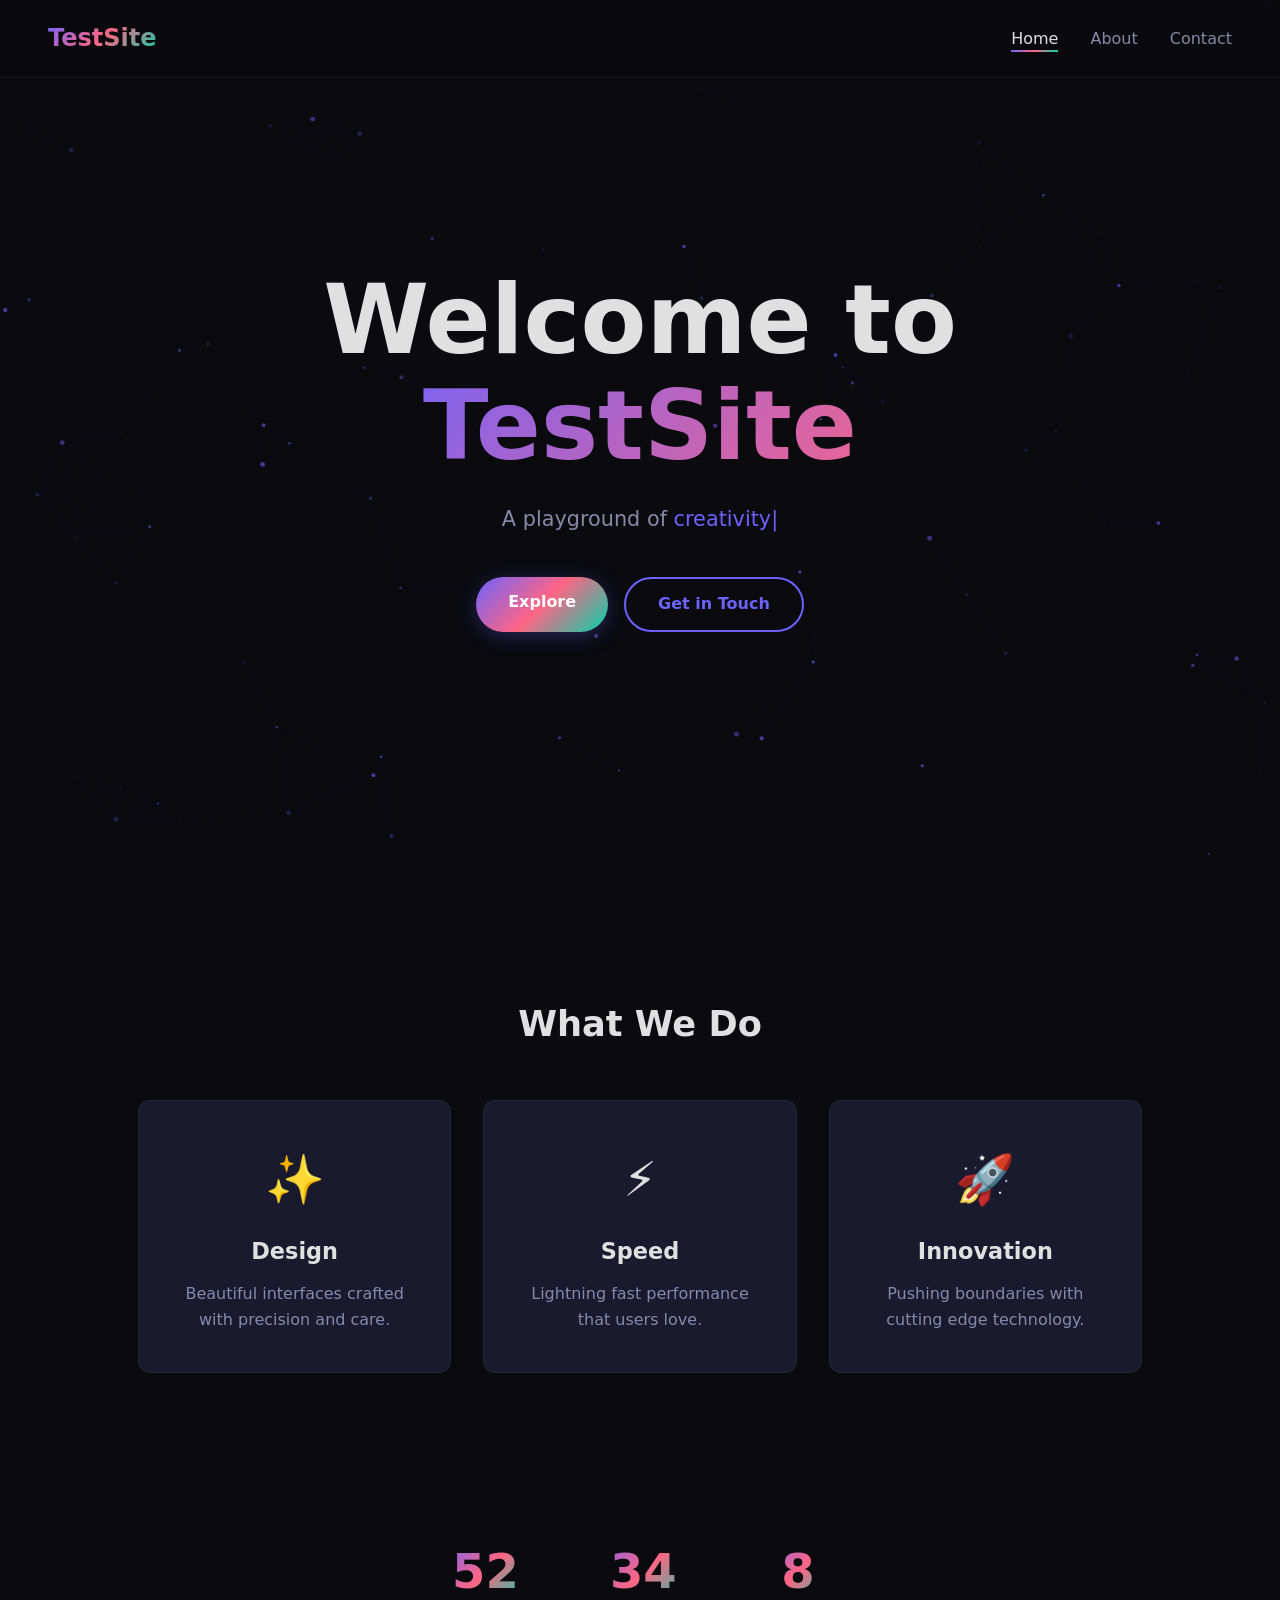
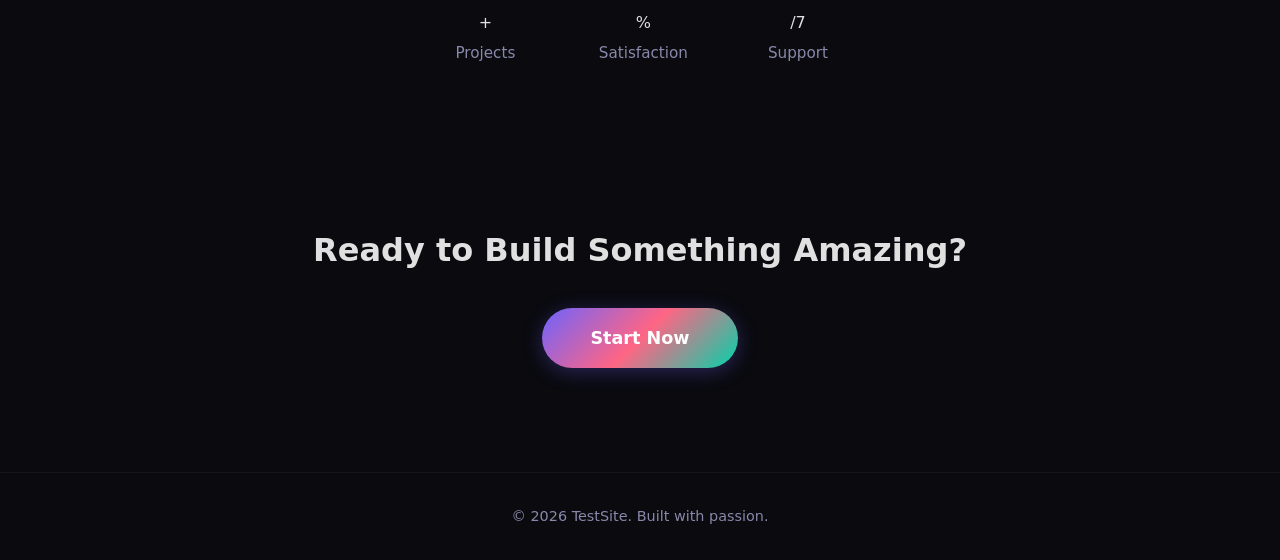
==== index.html @ 89a01bf4 "Add files via upload" ====
<!DOCTYPE html>
<html lang="en">
<head>
  <meta charset="UTF-8">
  <meta name="viewport" content="width=device-width, initial-scale=1.0">
  <title>TestSite — Home</title>
  <link rel="stylesheet" href="styles.css">
</head>
<body>
  <div id="loader">
    <div class="loader-ring"></div>
  </div>

  <canvas id="particle-canvas"></canvas>

  <nav class="navbar">
    <a href="index.html" class="nav-logo">TestSite</a>
    <ul class="nav-links">
      <li><a href="index.html" class="active">Home</a></li>
      <li><a href="about.html">About</a></li>
      <li><a href="contact.html">Contact</a></li>
    </ul>
  </nav>

  <section class="hero">
    <h1 class="hero-title">
      <span class="line line-1">Welcome to</span>
      <span class="line line-2 gradient-text">TestSite</span>
    </h1>
    <p class="hero-sub">A playground of <span class="typewriter" id="typewriter"></span><span class="cursor">|</span></p>
    <div class="hero-buttons">
      <a href="about.html" class="btn btn-primary">Explore</a>
      <a href="contact.html" class="btn btn-outline">Get in Touch</a>
    </div>
  </section>

  <section class="cards-section">
    <h2 class="section-title scroll-fade">What We Do</h2>
    <div class="cards-grid">
      <div class="card scroll-fade">
        <div class="card-icon">&#x2728;</div>
        <h3>Design</h3>
        <p>Beautiful interfaces crafted with precision and care.</p>
      </div>
      <div class="card scroll-fade">
        <div class="card-icon">&#x26A1;</div>
        <h3>Speed</h3>
        <p>Lightning fast performance that users love.</p>
      </div>
      <div class="card scroll-fade">
        <div class="card-icon">&#x1F680;</div>
        <h3>Innovation</h3>
        <p>Pushing boundaries with cutting edge technology.</p>
      </div>
    </div>
  </section>

  <section class="stats-section">
    <div class="stat scroll-fade">
      <span class="stat-number" data-target="150">0</span>+
      <span class="stat-label">Projects</span>
    </div>
    <div class="stat scroll-fade">
      <span class="stat-number" data-target="98">0</span>%
      <span class="stat-label">Satisfaction</span>
    </div>
    <div class="stat scroll-fade">
      <span class="stat-number" data-target="24">0</span>/7
      <span class="stat-label">Support</span>
    </div>
  </section>

  <section class="cta-section scroll-fade">
    <h2>Ready to Build Something Amazing?</h2>
    <a href="contact.html" class="btn btn-primary btn-lg">Start Now</a>
  </section>

  <footer class="footer">
    <p>&copy; 2026 TestSite. Built with passion.</p>
  </footer>

  <script src="script.js"></script>
</body>
</html>
---- styles.css ----
/* ===== RESET & BASE ===== */
*, *::before, *::after {
  margin: 0;
  padding: 0;
  box-sizing: border-box;
}

:root {
  --bg-primary: #0a0a0f;
  --bg-secondary: #12121a;
  --bg-card: #1a1a2e;
  --text-primary: #e0e0e0;
  --text-secondary: #8888aa;
  --accent-1: #6c63ff;
  --accent-2: #ff6584;
  --accent-3: #00d4aa;
  --gradient: linear-gradient(135deg, var(--accent-1), var(--accent-2), var(--accent-3));
  --glow-1: rgba(108, 99, 255, 0.3);
  --glow-2: rgba(255, 101, 132, 0.3);
  --radius: 12px;
  --transition: 0.3s cubic-bezier(0.4, 0, 0.2, 1);
}

html {
  scroll-behavior: smooth;
}

body {
  font-family: 'Segoe UI', system-ui, -apple-system, sans-serif;
  background: var(--bg-primary);
  color: var(--text-primary);
  overflow-x: hidden;
  min-height: 100vh;
  line-height: 1.6;
}

/* ===== LOADER ===== */
#loader {
  position: fixed;
  inset: 0;
  background: var(--bg-primary);
  display: flex;
  align-items: center;
  justify-content: center;
  z-index: 9999;
  transition: opacity 0.5s ease, visibility 0.5s ease;
}

#loader.hidden {
  opacity: 0;
  visibility: hidden;
}

.loader-ring {
  width: 50px;
  height: 50px;
  border: 3px solid transparent;
  border-top-color: var(--accent-1);
  border-right-color: var(--accent-2);
  border-radius: 50%;
  animation: spin 1s linear infinite;
}

@keyframes spin {
  to { transform: rotate(360deg); }
}

/* ===== PARTICLE CANVAS ===== */
#particle-canvas {
  position: fixed;
  inset: 0;
  z-index: 0;
  pointer-events: none;
}

/* ===== NAVBAR ===== */
.navbar {
  position: fixed;
  top: 0;
  left: 0;
  right: 0;
  display: flex;
  align-items: center;
  justify-content: space-between;
  padding: 1.2rem 3rem;
  z-index: 100;
  background: rgba(10, 10, 15, 0.7);
  backdrop-filter: blur(20px);
  border-bottom: 1px solid rgba(255, 255, 255, 0.05);
}

.nav-logo {
  font-size: 1.5rem;
  font-weight: 800;
  text-decoration: none;
  background: var(--gradient);
  -webkit-background-clip: text;
  -webkit-text-fill-color: transparent;
  background-clip: text;
}

.nav-links {
  display: flex;
  list-style: none;
  gap: 2rem;
}

.nav-links a {
  text-decoration: none;
  color: var(--text-secondary);
  font-weight: 500;
  position: relative;
  transition: color var(--transition);
}

.nav-links a::after {
  content: '';
  position: absolute;
  bottom: -4px;
  left: 0;
  width: 0;
  height: 2px;
  background: var(--gradient);
  transition: width var(--transition);
}

.nav-links a:hover,
.nav-links a.active {
  color: var(--text-primary);
}

.nav-links a:hover::after,
.nav-links a.active::after {
  width: 100%;
}

/* ===== HERO ===== */
.hero {
  min-height: 100vh;
  display: flex;
  flex-direction: column;
  align-items: center;
  justify-content: center;
  text-align: center;
  position: relative;
  z-index: 1;
  padding: 2rem;
}

.hero-title {
  font-size: clamp(2.5rem, 8vw, 6rem);
  font-weight: 800;
  line-height: 1.1;
  margin-bottom: 1.5rem;
}

.hero-title .line {
  display: block;
  opacity: 0;
  transform: translateY(40px);
  animation: slideUp 0.8s ease forwards;
}

.hero-title .line-2 {
  animation-delay: 0.2s;
}

.gradient-text {
  background: var(--gradient);
  -webkit-background-clip: text;
  -webkit-text-fill-color: transparent;
  background-clip: text;
  background-size: 200% 200%;
  animation: slideUp 0.8s ease forwards, gradientShift 4s ease infinite;
}

@keyframes slideUp {
  to {
    opacity: 1;
    transform: translateY(0);
  }
}

@keyframes gradientShift {
  0%, 100% { background-position: 0% 50%; }
  50% { background-position: 100% 50%; }
}

.hero-sub {
  font-size: 1.3rem;
  color: var(--text-secondary);
  margin-bottom: 2.5rem;
  opacity: 0;
  animation: slideUp 0.8s ease 0.4s forwards;
}

.typewriter {
  color: var(--accent-1);
}

.cursor {
  color: var(--accent-1);
  animation: blink 0.8s step-end infinite;
}

@keyframes blink {
  0%, 100% { opacity: 1; }
  50% { opacity: 0; }
}

.hero-buttons {
  display: flex;
  gap: 1rem;
  opacity: 0;
  animation: slideUp 0.8s ease 0.6s forwards;
}

/* ===== BUTTONS ===== */
.btn {
  display: inline-block;
  padding: 0.8rem 2rem;
  border-radius: 50px;
  text-decoration: none;
  font-weight: 600;
  font-size: 1rem;
  transition: all var(--transition);
  position: relative;
  overflow: hidden;
}

.btn-primary {
  background: var(--gradient);
  color: #fff;
  box-shadow: 0 4px 20px var(--glow-1);
}

.btn-primary:hover {
  transform: translateY(-3px);
  box-shadow: 0 8px 30px var(--glow-1), 0 4px 20px var(--glow-2);
}

.btn-outline {
  border: 2px solid var(--accent-1);
  color: var(--accent-1);
  background: transparent;
}

.btn-outline:hover {
  background: var(--accent-1);
  color: #fff;
  transform: translateY(-3px);
  box-shadow: 0 8px 30px var(--glow-1);
}

.btn-lg {
  padding: 1rem 3rem;
  font-size: 1.1rem;
}

.btn-full {
  width: 100%;
  text-align: center;
}

/* ===== PAGE HERO ===== */
.page-hero {
  min-height: 40vh;
  display: flex;
  flex-direction: column;
  align-items: center;
  justify-content: center;
  text-align: center;
  position: relative;
  z-index: 1;
  padding: 6rem 2rem 2rem;
}

/* ===== CARDS ===== */
.cards-section {
  position: relative;
  z-index: 1;
  padding: 6rem 3rem;
  max-width: 1100px;
  margin: 0 auto;
}

.section-title {
  text-align: center;
  font-size: 2.2rem;
  font-weight: 700;
  margin-bottom: 3rem;
}

.cards-grid {
  display: grid;
  grid-template-columns: repeat(auto-fit, minmax(280px, 1fr));
  gap: 2rem;
}

.card {
  background: var(--bg-card);
  border: 1px solid rgba(255, 255, 255, 0.05);
  border-radius: var(--radius);
  padding: 2.5rem 2rem;
  text-align: center;
  transition: all var(--transition);
  position: relative;
  overflow: hidden;
}

.card::before {
  content: '';
  position: absolute;
  inset: 0;
  background: var(--gradient);
  opacity: 0;
  transition: opacity var(--transition);
  z-index: 0;
}

.card:hover {
  transform: translateY(-8px);
  border-color: transparent;
}

.card:hover::before {
  opacity: 0.08;
}

.card-icon {
  font-size: 3rem;
  margin-bottom: 1rem;
  position: relative;
  z-index: 1;
}

.card h3 {
  font-size: 1.4rem;
  margin-bottom: 0.7rem;
  position: relative;
  z-index: 1;
}

.card p {
  color: var(--text-secondary);
  position: relative;
  z-index: 1;
}

/* ===== STATS ===== */
.stats-section {
  position: relative;
  z-index: 1;
  display: flex;
  justify-content: center;
  gap: 5rem;
  padding: 4rem 3rem;
  flex-wrap: wrap;
}

.stat {
  text-align: center;
}

.stat-number {
  display: block;
  font-size: 3rem;
  font-weight: 800;
  background: var(--gradient);
  -webkit-background-clip: text;
  -webkit-text-fill-color: transparent;
  background-clip: text;
}

.stat-label {
  display: block;
  color: var(--text-secondary);
  font-size: 0.95rem;
  margin-top: 0.3rem;
}

/* ===== CTA ===== */
.cta-section {
  position: relative;
  z-index: 1;
  text-align: center;
  padding: 6rem 2rem;
}

.cta-section h2 {
  font-size: 2rem;
  margin-bottom: 2rem;
}

/* ===== ABOUT ===== */
.about-content {
  position: relative;
  z-index: 1;
  max-width: 1100px;
  margin: 0 auto;
  padding: 4rem 3rem;
}

.about-grid {
  display: grid;
  grid-template-columns: 1fr 1fr;
  gap: 4rem;
  align-items: center;
}

.about-text h2 {
  font-size: 2rem;
  margin-bottom: 1rem;
}

.about-text p {
  color: var(--text-secondary);
  margin-bottom: 1rem;
}

.about-visual {
  position: relative;
  height: 300px;
}

.glow-orb {
  position: absolute;
  border-radius: 50%;
  filter: blur(60px);
  animation: float 6s ease-in-out infinite;
}

.orb-1 {
  width: 150px;
  height: 150px;
  background: var(--accent-1);
  opacity: 0.4;
  top: 20%;
  left: 20%;
}

.orb-2 {
  width: 120px;
  height: 120px;
  background: var(--accent-2);
  opacity: 0.35;
  top: 40%;
  right: 15%;
  animation-delay: 2s;
}

.orb-3 {
  width: 100px;
  height: 100px;
  background: var(--accent-3);
  opacity: 0.3;
  bottom: 10%;
  left: 40%;
  animation-delay: 4s;
}

@keyframes float {
  0%, 100% { transform: translate(0, 0); }
  25% { transform: translate(20px, -20px); }
  50% { transform: translate(-10px, 15px); }
  75% { transform: translate(15px, 10px); }
}

/* ===== TIMELINE ===== */
.timeline-section {
  position: relative;
  z-index: 1;
  padding: 4rem 3rem;
  max-width: 800px;
  margin: 0 auto;
}

.timeline {
  position: relative;
  padding-left: 3rem;
}

.timeline::before {
  content: '';
  position: absolute;
  left: 7px;
  top: 0;
  bottom: 0;
  width: 2px;
  background: linear-gradient(to bottom, var(--accent-1), var(--accent-2), var(--accent-3));
}

.timeline-item {
  position: relative;
  margin-bottom: 2.5rem;
}

.timeline-dot {
  position: absolute;
  left: -3rem;
  top: 0.3rem;
  width: 16px;
  height: 16px;
  background: var(--gradient);
  border-radius: 50%;
  border: 2px solid var(--bg-primary);
}

.timeline-content h3 {
  font-size: 1.2rem;
  margin-bottom: 0.3rem;
}

.timeline-content p {
  color: var(--text-secondary);
}

/* ===== CONTACT ===== */
.contact-section {
  position: relative;
  z-index: 1;
  max-width: 1100px;
  margin: 0 auto;
  padding: 2rem 3rem 6rem;
}

.contact-grid {
  display: grid;
  grid-template-columns: 1.5fr 1fr;
  gap: 3rem;
  align-items: start;
}

.contact-form {
  display: flex;
  flex-direction: column;
  gap: 1.5rem;
}

.form-group label {
  display: block;
  margin-bottom: 0.5rem;
  font-weight: 500;
  color: var(--text-secondary);
}

.form-group input,
.form-group textarea {
  width: 100%;
  padding: 0.9rem 1.2rem;
  background: var(--bg-secondary);
  border: 1px solid rgba(255, 255, 255, 0.08);
  border-radius: var(--radius);
  color: var(--text-primary);
  font-size: 1rem;
  font-family: inherit;
  transition: border-color var(--transition), box-shadow var(--transition);
  outline: none;
}

.form-group input:focus,
.form-group textarea:focus {
  border-color: var(--accent-1);
  box-shadow: 0 0 0 3px var(--glow-1);
}

.form-success {
  display: none;
  text-align: center;
  padding: 3rem;
}

.form-success.show {
  display: block;
  animation: slideUp 0.5s ease;
}

.success-icon {
  font-size: 3rem;
  display: block;
  margin-bottom: 1rem;
  color: var(--accent-3);
}

.contact-info {
  display: flex;
  flex-direction: column;
  gap: 1.5rem;
}

.info-card {
  background: var(--bg-card);
  border: 1px solid rgba(255, 255, 255, 0.05);
  border-radius: var(--radius);
  padding: 1.5rem;
  transition: all var(--transition);
}

.info-card:hover {
  transform: translateX(5px);
  border-color: var(--accent-1);
}

.info-icon {
  font-size: 1.5rem;
  margin-bottom: 0.5rem;
}

.info-card h3 {
  font-size: 1rem;
  margin-bottom: 0.3rem;
}

.info-card p {
  color: var(--text-secondary);
  font-size: 0.95rem;
}

/* ===== FOOTER ===== */
.footer {
  position: relative;
  z-index: 1;
  text-align: center;
  padding: 2rem;
  border-top: 1px solid rgba(255, 255, 255, 0.05);
  color: var(--text-secondary);
  font-size: 0.9rem;
}

/* ===== SCROLL FADE ===== */
.scroll-fade {
  opacity: 0;
  transform: translateY(30px);
  transition: opacity 0.7s ease, transform 0.7s ease;
}

.scroll-fade.visible {
  opacity: 1;
  transform: translateY(0);
}

/* ===== RESPONSIVE ===== */
@media (max-width: 768px) {
  .navbar {
    padding: 1rem 1.5rem;
  }

  .nav-links {
    gap: 1rem;
  }

  .hero-buttons {
    flex-direction: column;
  }

  .about-grid {
    grid-template-columns: 1fr;
  }

  .contact-grid {
    grid-template-columns: 1fr;
  }

  .stats-section {
    gap: 2.5rem;
  }

  .cards-section,
  .about-content,
  .timeline-section,
  .contact-section {
    padding-left: 1.5rem;
    padding-right: 1.5rem;
  }
}
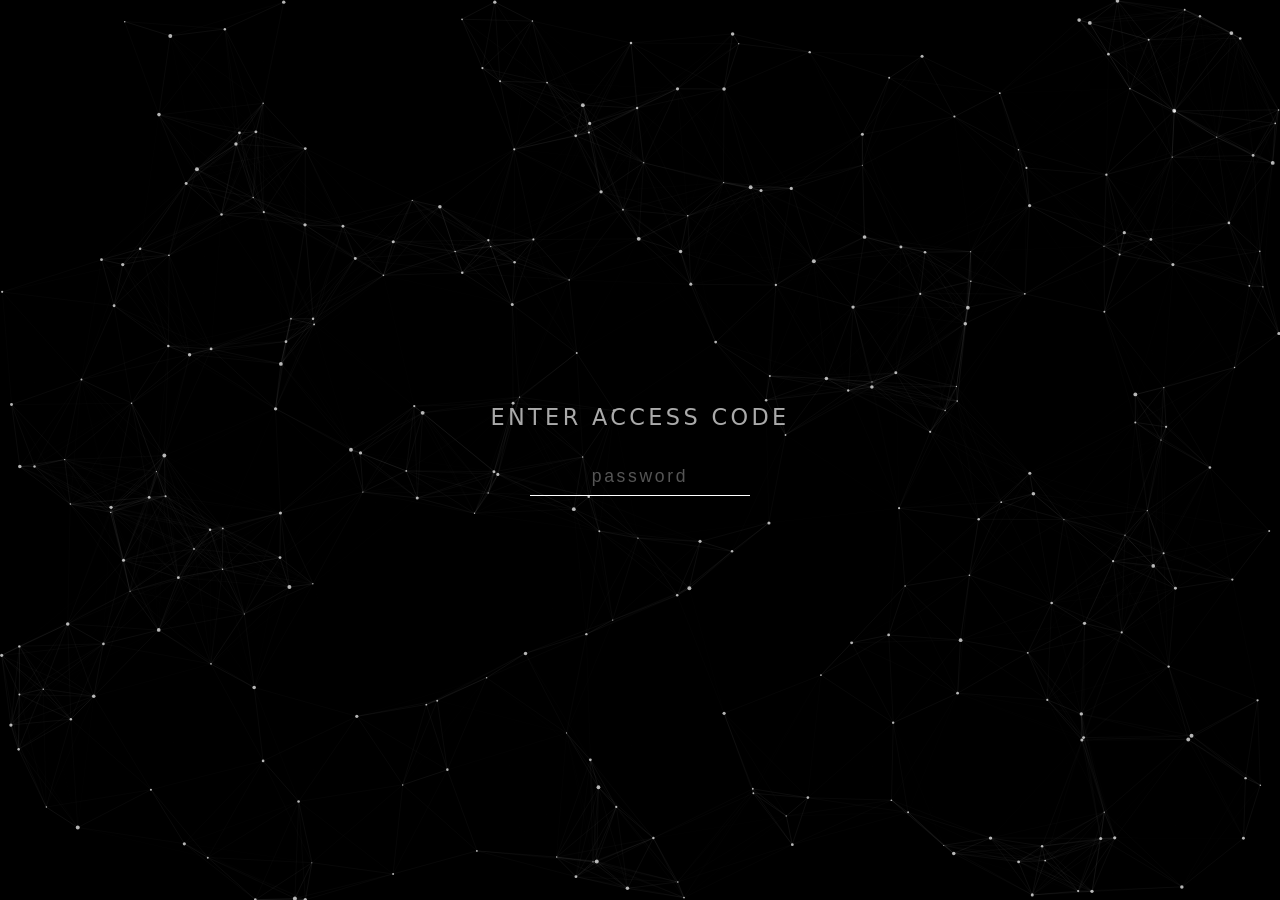
==== commit 960fcb63: "Add files via upload" ====
--- a/index.html
+++ b/index.html
@@ -1,84 +1,99 @@
 <!DOCTYPE html>
 <html lang="en">
 <head>
-  <meta charset="UTF-8">
-  <meta name="viewport" content="width=device-width, initial-scale=1.0">
-  <title>TestSite — Home</title>
-  <link rel="stylesheet" href="styles.css">
+<meta charset="UTF-8">
+<meta name="viewport" content="width=device-width, initial-scale=1.0">
+<title>Hub</title>
+<link rel="icon" href="images/icon.png">
+<style>
+  *{margin:0;padding:0;box-sizing:border-box}
+  body{background:#000;color:#fff;font-family:'Segoe UI',system-ui,-apple-system,sans-serif;height:100vh;overflow:hidden}
+  #main{display:flex;align-items:center;justify-content:center;height:100vh;position:relative;z-index:1}
+  .grid{display:flex;flex-direction:column;align-items:center;gap:2.5rem}
+  .row{display:flex;justify-content:center;gap:2.5rem;flex-wrap:wrap}
+  .icon-link{
+    display:flex;flex-direction:column;align-items:center;gap:.7rem;
+    text-decoration:none;color:#ccc;transition:transform .25s ease, color .25s ease;width:100px;
+  }
+  .icon-link:hover{transform:translateY(-4px);color:#fff}
+  .icon-img{
+    width:72px;height:72px;object-fit:contain;border-radius:18px;
+    background:#111;padding:12px;transition:background .25s ease, box-shadow .25s ease;
+  }
+  .icon-link:hover .icon-img{background:#1a1a1a;box-shadow:0 0 20px rgba(255,255,255,.08)}
+  .icon-label{font-size:.75rem;font-weight:400;letter-spacing:.06em;opacity:.7;transition:opacity .25s;text-align:center}
+  .icon-link:hover .icon-label{opacity:1}
+  #lock-btn{
+    position:fixed;top:1.2rem;right:1.2rem;z-index:10;background:none;border:1px solid #333;
+    color:#555;padding:.4rem .8rem;border-radius:6px;cursor:pointer;font-size:.75rem;
+    letter-spacing:.05em;transition:all .2s;
+  }
+  #lock-btn:hover{border-color:#666;color:#fff}
+  canvas#bg{position:fixed;inset:0;z-index:0;pointer-events:none}
+</style>
 </head>
 <body>
-  <div id="loader">
-    <div class="loader-ring"></div>
-  </div>
+<canvas id="bg"></canvas>
+<button id="lock-btn" onclick="location.href='login.html'">Lock</button>
+<div id="main"><div class="grid" id="app-grid"></div></div>
+<script>
+if(!sessionStorage.getItem('hub_unlocked'))location.href='login.html';
 
-  <canvas id="particle-canvas"></canvas>
+const DEFAULT_APPS=[
+  {name:'Zima OS',url:'https://bananabox.acteches.com/',img:'images/zima-os.webp'},
+  {name:'Homarr',url:'https://homarr.acteches.com/',img:'images/homarr.png'},
+  {name:'Immich',url:'https://immich.acteches.com/',img:'images/immich.png'},
+  {name:'Jellyfin',url:'https://jellyfin.acteches.com/',img:'images/jellyfin.png'},
+  {name:'ntfy',url:'https://ntfy.acteches.com/',img:'images/ntfy.png'},
+];
+function getApps(){const r=localStorage.getItem('hub_all_apps');if(!r){localStorage.setItem('hub_all_apps',JSON.stringify(DEFAULT_APPS));return[...DEFAULT_APPS]}return JSON.parse(r)}
 
-  <nav class="navbar">
-    <a href="index.html" class="nav-logo">TestSite</a>
-    <ul class="nav-links">
-      <li><a href="index.html" class="active">Home</a></li>
-      <li><a href="about.html">About</a></li>
-      <li><a href="contact.html">Contact</a></li>
-    </ul>
-  </nav>
+function renderHub(){
+  const apps=getApps(),grid=document.getElementById('app-grid');grid.innerHTML='';
+  const rows=[];for(let i=0;i<apps.length;i+=3)rows.push(apps.slice(i,i+3));
+  rows.forEach(ra=>{
+    const row=document.createElement('div');row.className='row';
+    ra.forEach(app=>{
+      const a=document.createElement('a');a.className='icon-link';a.href=app.url;a.target='_blank';a.rel='noopener';
+      a.innerHTML=`<img class="icon-img" src="${app.img}" alt="${app.name}" onerror="this.src='data:image/svg+xml,<svg xmlns=%22http://www.w3.org/2000/svg%22 viewBox=%220 0 100 100%22><rect fill=%22%23222%22 width=%22100%22 height=%22100%22 rx=%2218%22/><text x=%2250%22 y=%2260%22 text-anchor=%22middle%22 fill=%22%23666%22 font-size=%2232%22>${app.name[0]}</text></svg>'"><span class="icon-label">${app.name}</span>`;
+      row.appendChild(a);
+    });
+    grid.appendChild(row);
+  });
+}
+renderHub();
 
-  <section class="hero">
-    <h1 class="hero-title">
-      <span class="line line-1">Welcome to</span>
-      <span class="line line-2 gradient-text">TestSite</span>
-    </h1>
-    <p class="hero-sub">A playground of <span class="typewriter" id="typewriter"></span><span class="cursor">|</span></p>
-    <div class="hero-buttons">
-      <a href="about.html" class="btn btn-primary">Explore</a>
-      <a href="contact.html" class="btn btn-outline">Get in Touch</a>
-    </div>
-  </section>
-
-  <section class="cards-section">
-    <h2 class="section-title scroll-fade">What We Do</h2>
-    <div class="cards-grid">
-      <div class="card scroll-fade">
-        <div class="card-icon">&#x2728;</div>
-        <h3>Design</h3>
-        <p>Beautiful interfaces crafted with precision and care.</p>
-      </div>
-      <div class="card scroll-fade">
-        <div class="card-icon">&#x26A1;</div>
-        <h3>Speed</h3>
-        <p>Lightning fast performance that users love.</p>
-      </div>
-      <div class="card scroll-fade">
-        <div class="card-icon">&#x1F680;</div>
-        <h3>Innovation</h3>
-        <p>Pushing boundaries with cutting edge technology.</p>
-      </div>
-    </div>
-  </section>
-
-  <section class="stats-section">
-    <div class="stat scroll-fade">
-      <span class="stat-number" data-target="150">0</span>+
-      <span class="stat-label">Projects</span>
-    </div>
-    <div class="stat scroll-fade">
-      <span class="stat-number" data-target="98">0</span>%
-      <span class="stat-label">Satisfaction</span>
-    </div>
-    <div class="stat scroll-fade">
-      <span class="stat-number" data-target="24">0</span>/7
-      <span class="stat-label">Support</span>
-    </div>
-  </section>
-
-  <section class="cta-section scroll-fade">
-    <h2>Ready to Build Something Amazing?</h2>
-    <a href="contact.html" class="btn btn-primary btn-lg">Start Now</a>
-  </section>
-
-  <footer class="footer">
-    <p>&copy; 2026 TestSite. Built with passion.</p>
-  </footer>
-
-  <script src="script.js"></script>
+// --- Particles ---
+const canvas=document.getElementById('bg'),ctx=canvas.getContext('2d');
+let W,H,particles=[],mouseX=-9999,mouseY=-9999;
+function resize(){W=canvas.width=innerWidth;H=canvas.height=innerHeight}
+resize();window.addEventListener('resize',resize);
+document.addEventListener('mousemove',e=>{mouseX=e.clientX;mouseY=e.clientY});
+document.addEventListener('mouseleave',()=>{mouseX=-9999;mouseY=-9999});
+class P{
+  constructor(){this.x=Math.random()*W;this.y=Math.random()*H;this.vx=(Math.random()-.5)*.4;this.vy=(Math.random()-.5)*.4;this.r=Math.random()*1.5+.5;this.bx=this.vx;this.by=this.vy}
+  update(){
+    const dx=this.x-mouseX,dy=this.y-mouseY,d=Math.sqrt(dx*dx+dy*dy);
+    if(d<120&&d>0){const f=(1-d/120)*.8;this.vx+=dx/d*f;this.vy+=dy/d*f}
+    this.vx+=(this.bx-this.vx)*.02;this.vy+=(this.by-this.vy)*.02;
+    this.x+=this.vx;this.y+=this.vy;
+    if(this.x<0||this.x>W)this.vx*=-1;if(this.y<0||this.y>H)this.vy*=-1;
+  }
+  draw(){ctx.beginPath();ctx.arc(this.x,this.y,this.r,0,Math.PI*2);ctx.fillStyle='rgba(255,255,255,0.7)';ctx.fill()}
+}
+function initP(){const c=Math.min(Math.floor(W*H/2500),300);particles=[];for(let i=0;i<c;i++)particles.push(new P())}
+initP();
+function animate(){
+  ctx.clearRect(0,0,W,H);
+  for(let i=0;i<particles.length;i++){for(let j=i+1;j<particles.length;j++){
+    const dx=particles[i].x-particles[j].x,dy=particles[i].y-particles[j].y,d=Math.sqrt(dx*dx+dy*dy);
+    if(d<150){ctx.beginPath();ctx.moveTo(particles[i].x,particles[i].y);ctx.lineTo(particles[j].x,particles[j].y);ctx.strokeStyle=`rgba(255,255,255,${.15*(1-d/150)})`;ctx.lineWidth=.5;ctx.stroke()}
+  }}
+  for(const p of particles){const dx=p.x-mouseX,dy=p.y-mouseY,d=Math.sqrt(dx*dx+dy*dy);if(d<180){ctx.beginPath();ctx.moveTo(mouseX,mouseY);ctx.lineTo(p.x,p.y);ctx.strokeStyle=`rgba(255,255,255,${.25*(1-d/180)})`;ctx.lineWidth=.6;ctx.stroke()}}
+  for(const p of particles){p.update();p.draw()}
+  requestAnimationFrame(animate);
+}
+animate();
+</script>
 </body>
 </html>
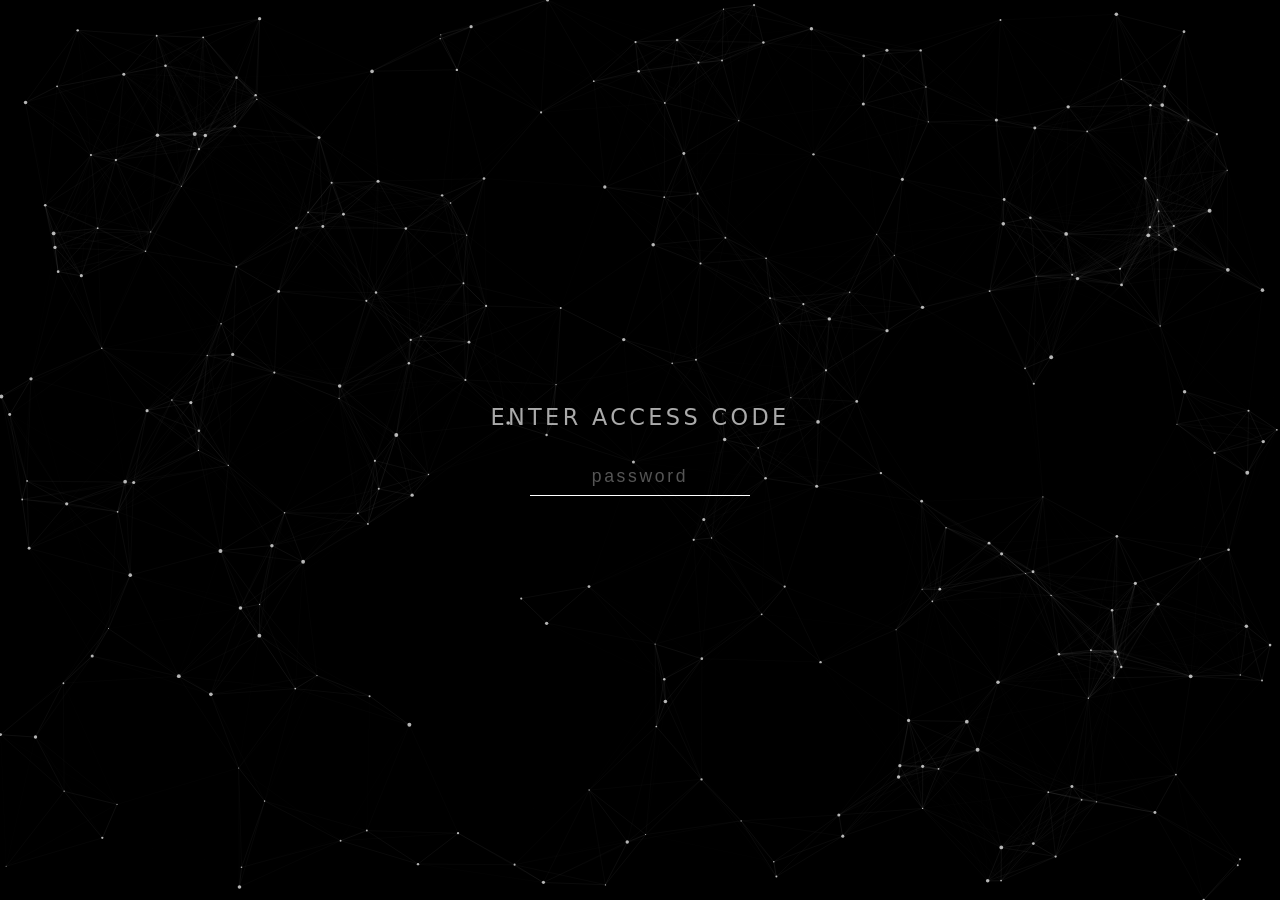
==== commit 4b45d3e7: "Update index.html with GitHub sync" ====
--- a/index.html
+++ b/index.html
@@ -29,16 +29,19 @@
     letter-spacing:.05em;transition:all .2s;
   }
   #lock-btn:hover{border-color:#666;color:#fff}
+  .loading{position:fixed;inset:0;display:flex;align-items:center;justify-content:center;z-index:5;color:#555;font-size:.85rem;letter-spacing:.1em}
   canvas#bg{position:fixed;inset:0;z-index:0;pointer-events:none}
 </style>
 </head>
 <body>
 <canvas id="bg"></canvas>
-<button id="lock-btn" onclick="location.href='login.html'">Lock</button>
-<div id="main"><div class="grid" id="app-grid"></div></div>
+<button id="lock-btn" onclick="sessionStorage.clear();location.href='login.html'">Lock</button>
+<div id="main"><div class="loading" id="loading">Loading...</div><div class="grid" id="app-grid" style="display:none"></div></div>
 <script>
 if(!sessionStorage.getItem('hub_unlocked'))location.href='login.html';
 
+const GH_USER='achand111',GH_REPO='achand111.github.io';
+const GH_RAW=`https://raw.githubusercontent.com/${GH_USER}/${GH_REPO}/main/data.json`;
 const DEFAULT_APPS=[
   {name:'Zima OS',url:'https://bananabox.acteches.com/',img:'images/zima-os.webp'},
   {name:'Homarr',url:'https://homarr.acteches.com/',img:'images/homarr.png'},
@@ -46,10 +49,16 @@
   {name:'Jellyfin',url:'https://jellyfin.acteches.com/',img:'images/jellyfin.png'},
   {name:'ntfy',url:'https://ntfy.acteches.com/',img:'images/ntfy.png'},
 ];
-function getApps(){const r=localStorage.getItem('hub_all_apps');if(!r){localStorage.setItem('hub_all_apps',JSON.stringify(DEFAULT_APPS));return[...DEFAULT_APPS]}return JSON.parse(r)}
 
-function renderHub(){
-  const apps=getApps(),grid=document.getElementById('app-grid');grid.innerHTML='';
+async function getApps(){
+  try{const r=await fetch(GH_RAW+'?t='+Date.now());if(r.ok){const a=await r.json();localStorage.setItem('hub_all_apps',JSON.stringify(a));return a}}catch(e){}
+  const raw=localStorage.getItem('hub_all_apps');return raw?JSON.parse(raw):[...DEFAULT_APPS];
+}
+
+async function renderHub(){
+  const apps=await getApps(),grid=document.getElementById('app-grid'),ld=document.getElementById('loading');
+  ld.style.display='none';grid.style.display='';
+  grid.innerHTML='';
   const rows=[];for(let i=0;i<apps.length;i+=3)rows.push(apps.slice(i,i+3));
   rows.forEach(ra=>{
     const row=document.createElement('div');row.className='row';
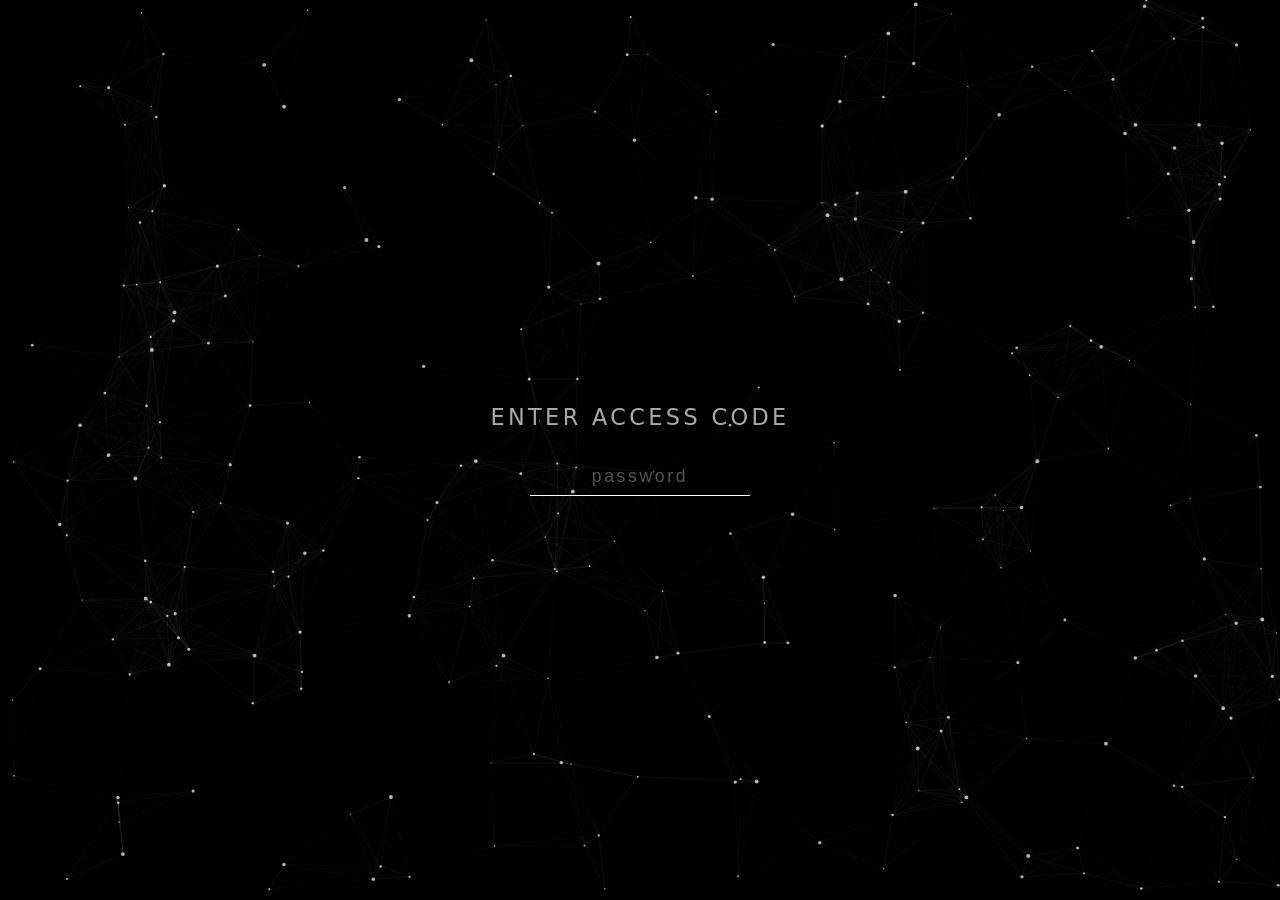
==== commit 62bbb393: "Fix: use GitHub API (not raw URL) for reads — raw is CDN-cached" ====
--- a/index.html
+++ b/index.html
@@ -41,7 +41,7 @@
 if(!sessionStorage.getItem('hub_unlocked'))location.href='login.html';
 
 const GH_USER='achand111',GH_REPO='achand111.github.io';
-const GH_RAW=`https://raw.githubusercontent.com/${GH_USER}/${GH_REPO}/main/data.json`;
+const GH_API=`https://api.github.com/repos/${GH_USER}/${GH_REPO}/contents/data.json`;
 const DEFAULT_APPS=[
   {name:'Zima OS',url:'https://bananabox.acteches.com/',img:'images/zima-os.webp'},
   {name:'Homarr',url:'https://homarr.acteches.com/',img:'images/homarr.png'},
@@ -51,7 +51,7 @@
 ];
 
 async function getApps(){
-  try{const r=await fetch(GH_RAW+'?t='+Date.now());if(r.ok){const a=await r.json();localStorage.setItem('hub_all_apps',JSON.stringify(a));return a}}catch(e){}
+  try{const r=await fetch(GH_API+'?t='+Date.now(),{cache:'no-store'});if(r.ok){const d=await r.json();const apps=JSON.parse(decodeURIComponent(escape(atob(d.content))));localStorage.setItem('hub_all_apps',JSON.stringify(apps));return apps}}catch(e){}
   const raw=localStorage.getItem('hub_all_apps');return raw?JSON.parse(raw):[...DEFAULT_APPS];
 }
 
